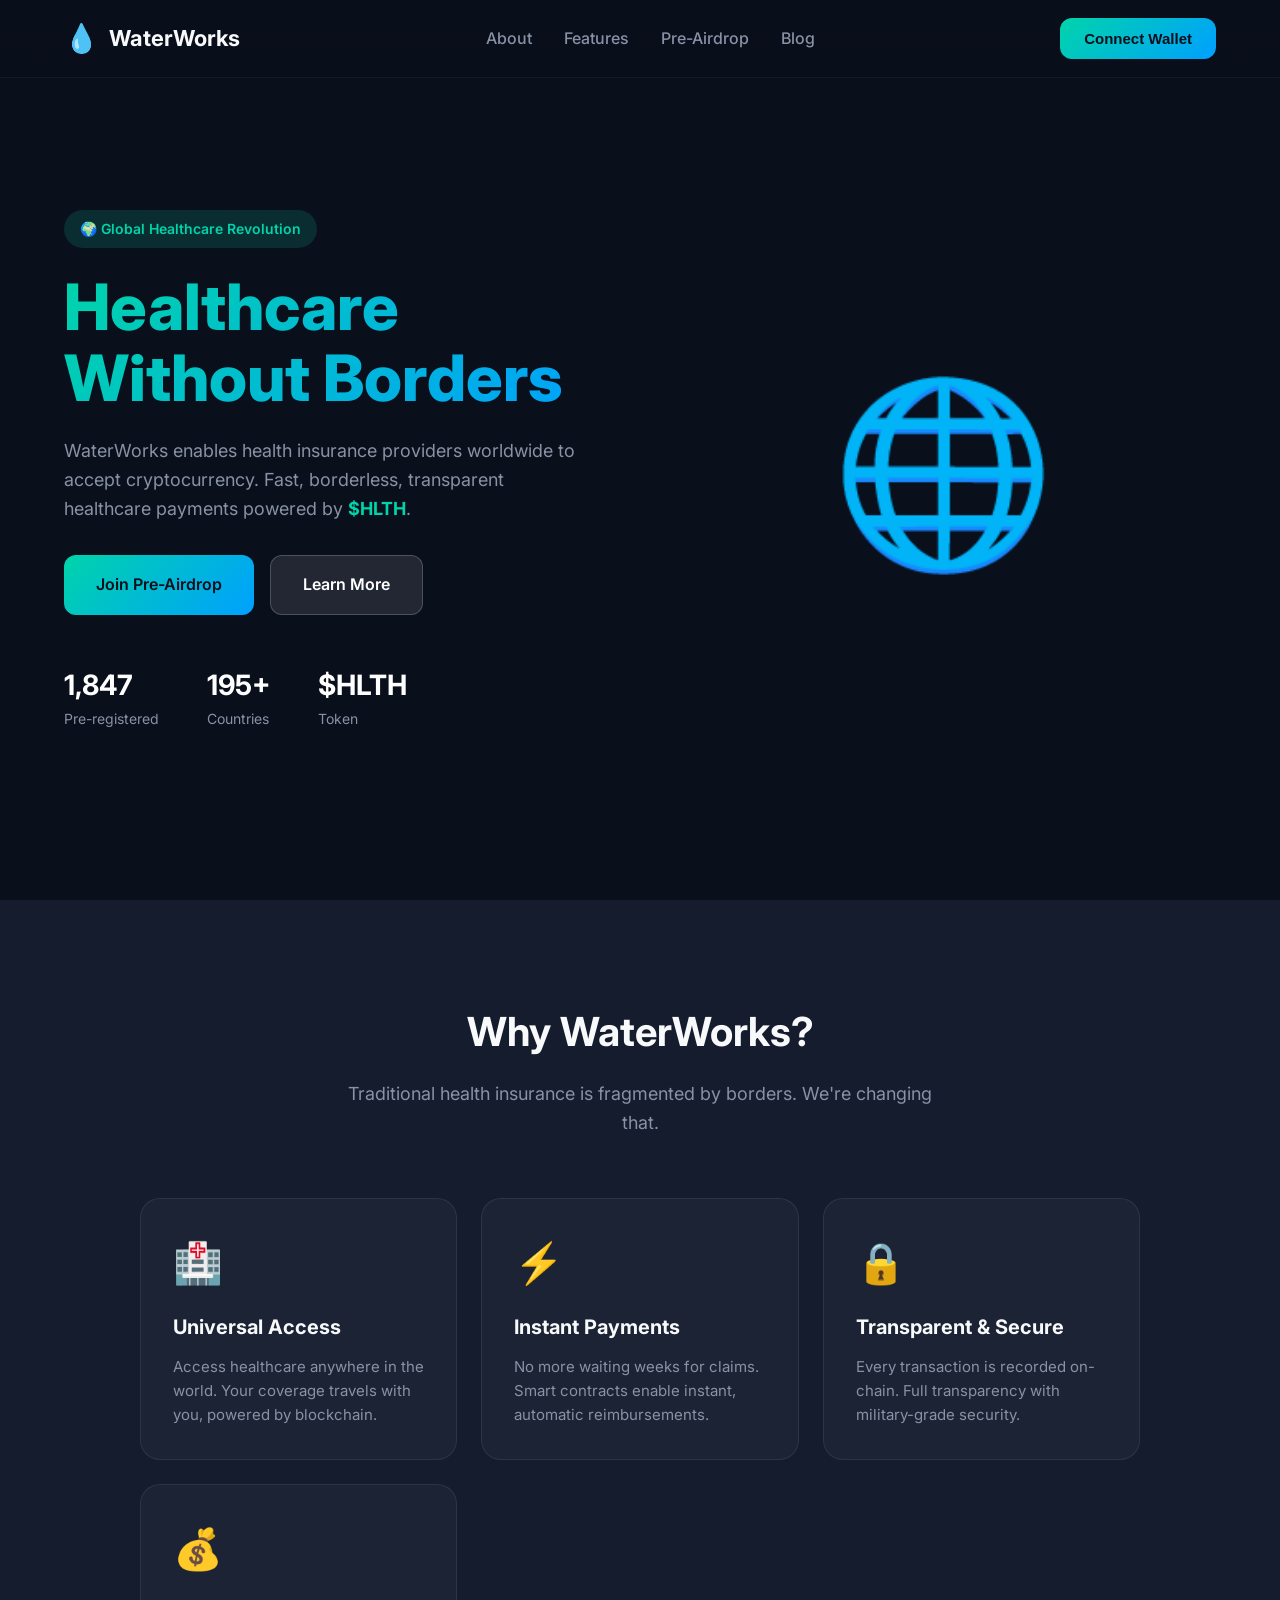
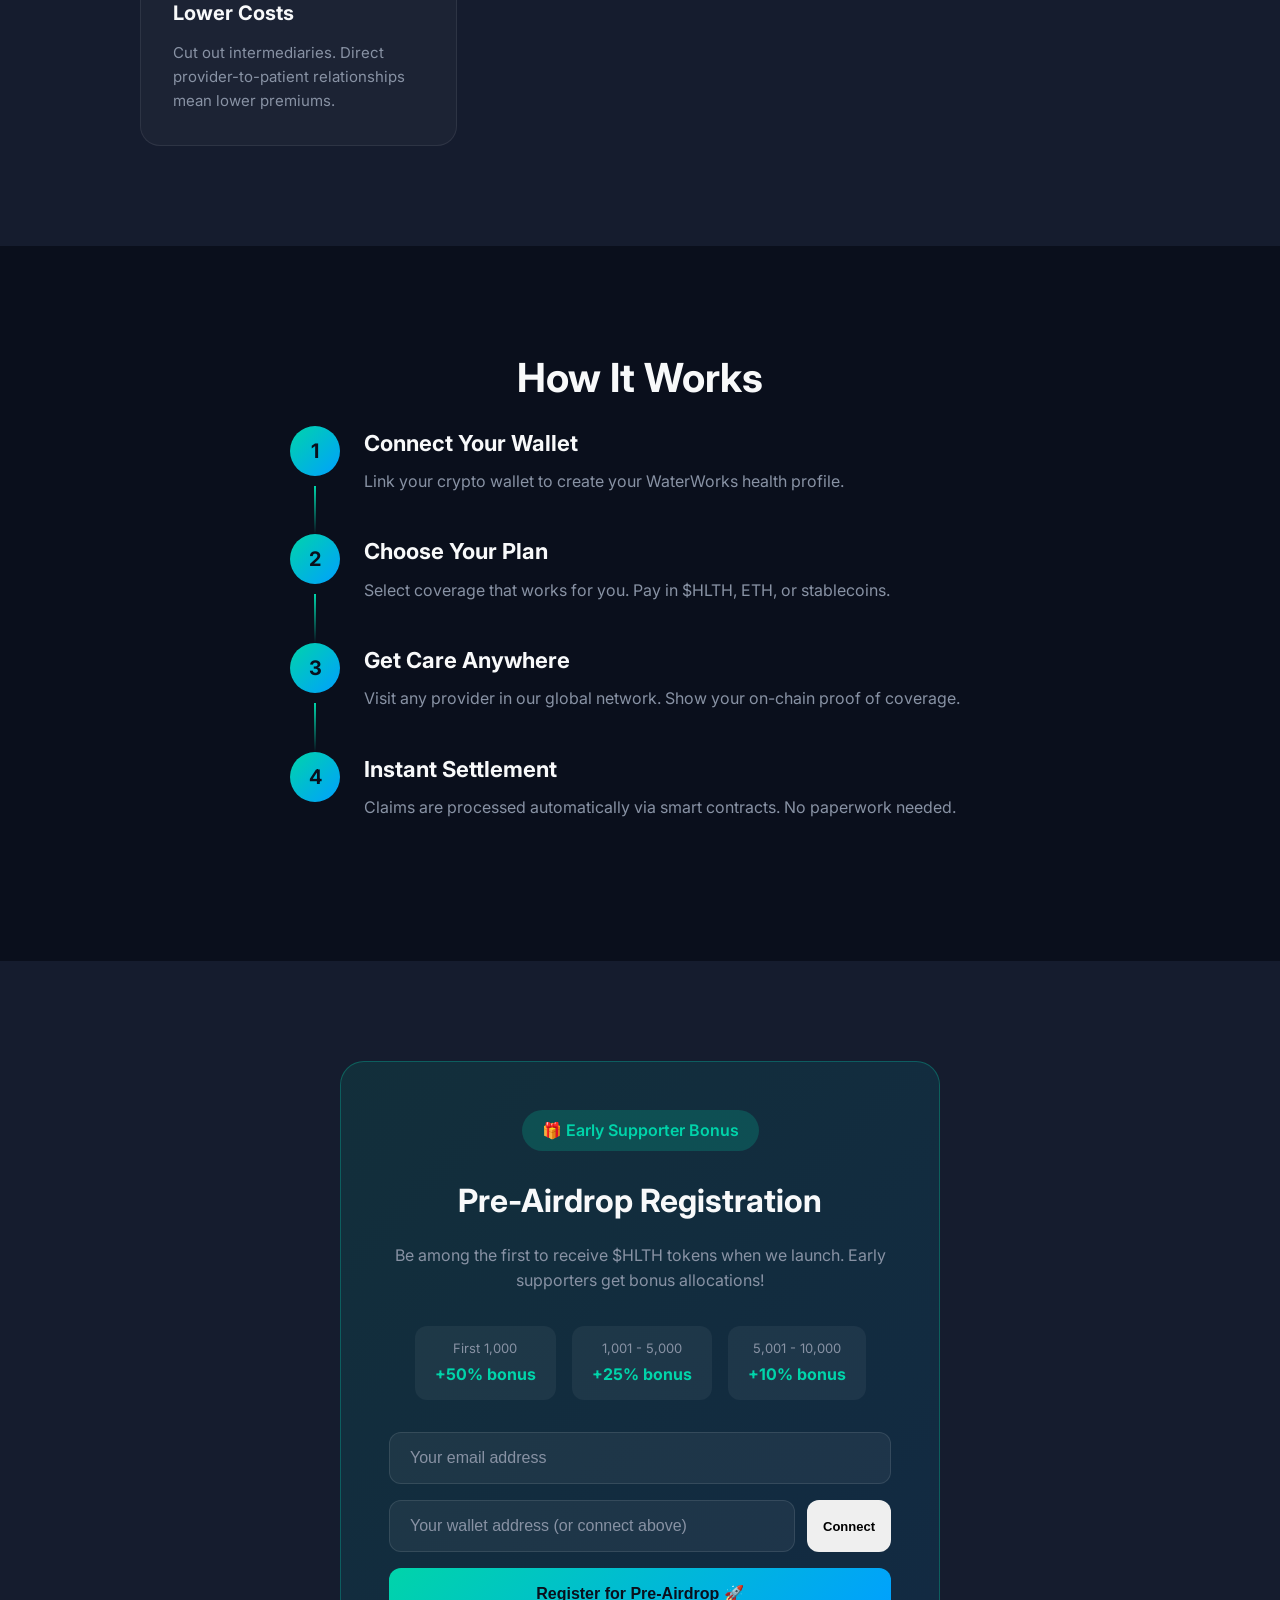
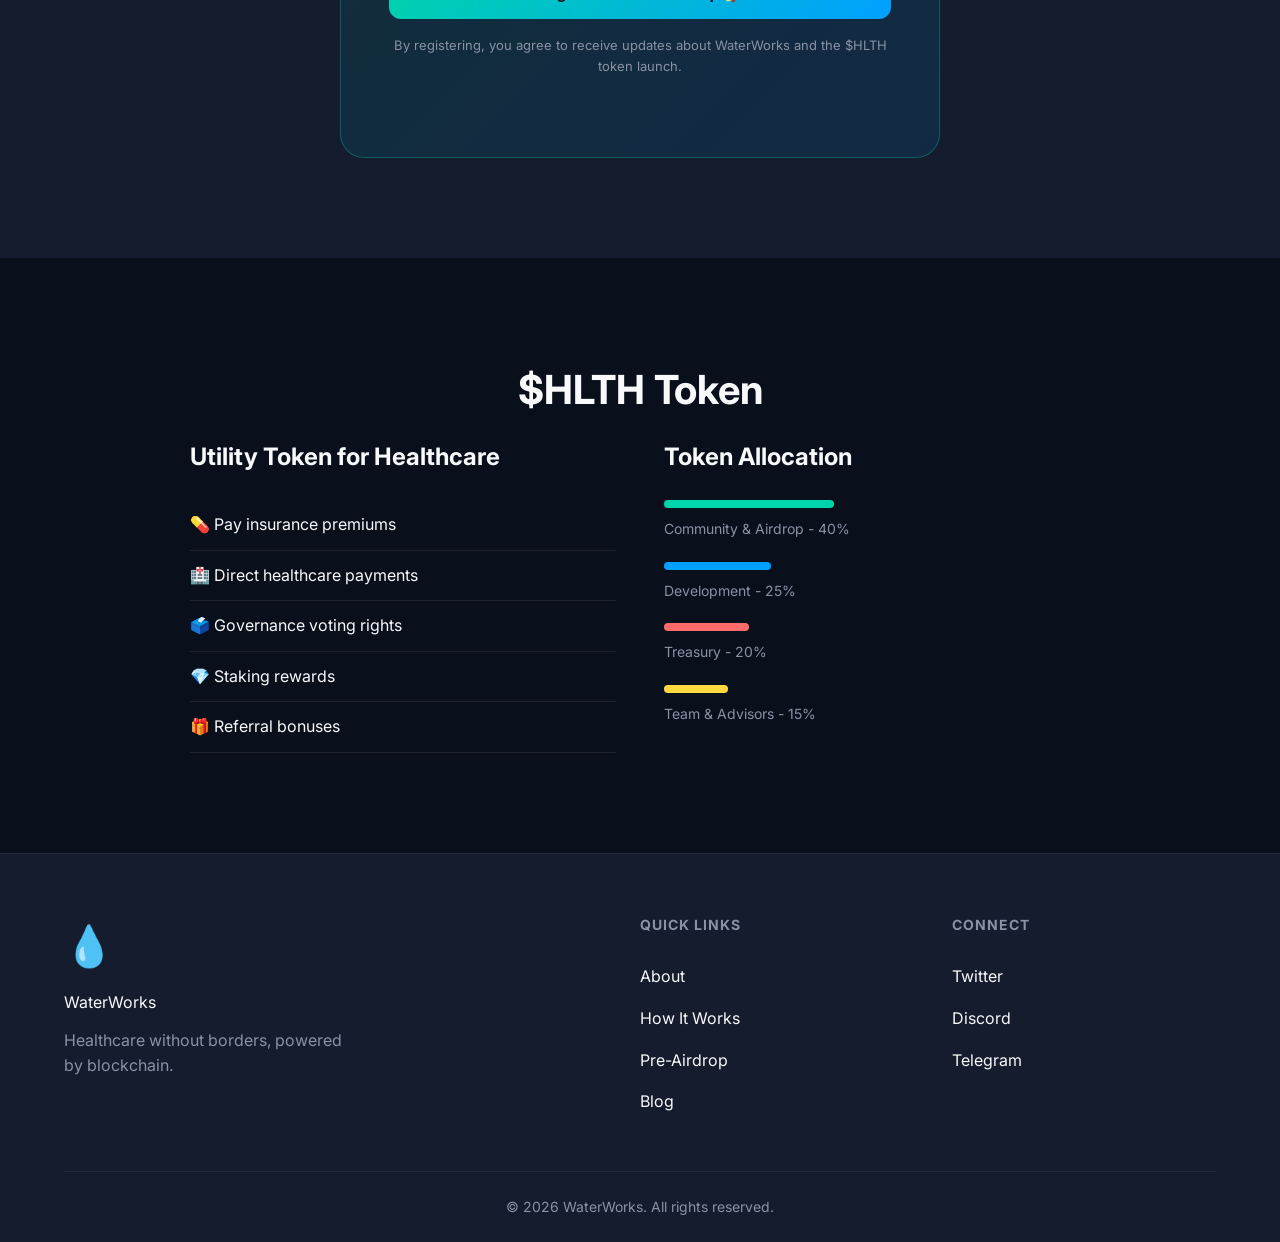
==== index.html @ efba8e8f "WaterWorks - Crypto Health Insurance Platform" ====
<!DOCTYPE html>
<html lang="en">
<head>
    <meta charset="UTF-8">
    <meta name="viewport" content="width=device-width, initial-scale=1.0">
    <title>WaterWorks - Crypto for Global Health Insurance</title>
    <link rel="stylesheet" href="css/style.css">
    <link rel="preconnect" href="https://fonts.googleapis.com">
    <link href="https://fonts.googleapis.com/css2?family=Inter:wght@400;500;600;700;800&display=swap" rel="stylesheet">
</head>
<body>
    <nav class="navbar">
        <div class="nav-container">
            <a href="/" class="logo">
                <span class="logo-icon">💧</span>
                <span class="logo-text">WaterWorks</span>
            </a>
            <div class="nav-links">
                <a href="#about">About</a>
                <a href="#features">Features</a>
                <a href="#airdrop">Pre-Airdrop</a>
                <a href="blog.html">Blog</a>
            </div>
            <button id="connectWallet" class="btn btn-primary">
                <span id="walletText">Connect Wallet</span>
            </button>
        </div>
    </nav>

    <main>
        <!-- Hero Section -->
        <section class="hero">
            <div class="hero-content">
                <div class="hero-badge">🌍 Global Healthcare Revolution</div>
                <h1>Healthcare Without Borders</h1>
                <p class="hero-subtitle">
                    WaterWorks enables health insurance providers worldwide to accept cryptocurrency. 
                    Fast, borderless, transparent healthcare payments powered by <strong>$HLTH</strong>.
                </p>
                <div class="hero-cta">
                    <a href="#airdrop" class="btn btn-primary btn-large">Join Pre-Airdrop</a>
                    <a href="#about" class="btn btn-secondary btn-large">Learn More</a>
                </div>
                <div class="hero-stats">
                    <div class="stat">
                        <span class="stat-value" id="signupCount">0</span>
                        <span class="stat-label">Pre-registered</span>
                    </div>
                    <div class="stat">
                        <span class="stat-value">195+</span>
                        <span class="stat-label">Countries</span>
                    </div>
                    <div class="stat">
                        <span class="stat-value">$HLTH</span>
                        <span class="stat-label">Token</span>
                    </div>
                </div>
            </div>
            <div class="hero-visual">
                <div class="globe-container">
                    <div class="globe">🌐</div>
                    <div class="pulse-ring"></div>
                    <div class="pulse-ring delay"></div>
                </div>
            </div>
        </section>

        <!-- About Section -->
        <section id="about" class="section about">
            <div class="container">
                <h2 class="section-title">Why WaterWorks?</h2>
                <p class="section-subtitle">
                    Traditional health insurance is fragmented by borders. We're changing that.
                </p>
                <div class="about-grid">
                    <div class="about-card">
                        <div class="card-icon">🏥</div>
                        <h3>Universal Access</h3>
                        <p>Access healthcare anywhere in the world. Your coverage travels with you, powered by blockchain.</p>
                    </div>
                    <div class="about-card">
                        <div class="card-icon">⚡</div>
                        <h3>Instant Payments</h3>
                        <p>No more waiting weeks for claims. Smart contracts enable instant, automatic reimbursements.</p>
                    </div>
                    <div class="about-card">
                        <div class="card-icon">🔒</div>
                        <h3>Transparent & Secure</h3>
                        <p>Every transaction is recorded on-chain. Full transparency with military-grade security.</p>
                    </div>
                    <div class="about-card">
                        <div class="card-icon">💰</div>
                        <h3>Lower Costs</h3>
                        <p>Cut out intermediaries. Direct provider-to-patient relationships mean lower premiums.</p>
                    </div>
                </div>
            </div>
        </section>

        <!-- Features Section -->
        <section id="features" class="section features">
            <div class="container">
                <h2 class="section-title">How It Works</h2>
                <div class="features-timeline">
                    <div class="timeline-item">
                        <div class="timeline-number">1</div>
                        <div class="timeline-content">
                            <h3>Connect Your Wallet</h3>
                            <p>Link your crypto wallet to create your WaterWorks health profile.</p>
                        </div>
                    </div>
                    <div class="timeline-item">
                        <div class="timeline-number">2</div>
                        <div class="timeline-content">
                            <h3>Choose Your Plan</h3>
                            <p>Select coverage that works for you. Pay in $HLTH, ETH, or stablecoins.</p>
                        </div>
                    </div>
                    <div class="timeline-item">
                        <div class="timeline-number">3</div>
                        <div class="timeline-content">
                            <h3>Get Care Anywhere</h3>
                            <p>Visit any provider in our global network. Show your on-chain proof of coverage.</p>
                        </div>
                    </div>
                    <div class="timeline-item">
                        <div class="timeline-number">4</div>
                        <div class="timeline-content">
                            <h3>Instant Settlement</h3>
                            <p>Claims are processed automatically via smart contracts. No paperwork needed.</p>
                        </div>
                    </div>
                </div>
            </div>
        </section>

        <!-- Airdrop Section -->
        <section id="airdrop" class="section airdrop">
            <div class="container">
                <div class="airdrop-card">
                    <div class="airdrop-badge">🎁 Early Supporter Bonus</div>
                    <h2>Pre-Airdrop Registration</h2>
                    <p>Be among the first to receive $HLTH tokens when we launch. Early supporters get bonus allocations!</p>
                    
                    <div class="airdrop-tiers">
                        <div class="tier">
                            <span class="tier-name">First 1,000</span>
                            <span class="tier-bonus">+50% bonus</span>
                        </div>
                        <div class="tier">
                            <span class="tier-name">1,001 - 5,000</span>
                            <span class="tier-bonus">+25% bonus</span>
                        </div>
                        <div class="tier">
                            <span class="tier-name">5,001 - 10,000</span>
                            <span class="tier-bonus">+10% bonus</span>
                        </div>
                    </div>

                    <form id="airdropForm" class="airdrop-form">
                        <div class="form-group">
                            <input type="email" id="email" placeholder="Your email address" required>
                        </div>
                        <div class="form-group wallet-group">
                            <input type="text" id="walletAddress" placeholder="Your wallet address (or connect above)" readonly>
                            <button type="button" id="connectInForm" class="btn btn-small">Connect</button>
                        </div>
                        <button type="submit" class="btn btn-primary btn-large btn-full">
                            Register for Pre-Airdrop 🚀
                        </button>
                    </form>

                    <p class="form-note">
                        By registering, you agree to receive updates about WaterWorks and the $HLTH token launch.
                    </p>
                </div>
            </div>
        </section>

        <!-- Token Section -->
        <section class="section tokenomics">
            <div class="container">
                <h2 class="section-title">$HLTH Token</h2>
                <div class="token-grid">
                    <div class="token-info">
                        <h3>Utility Token for Healthcare</h3>
                        <ul class="token-uses">
                            <li>💊 Pay insurance premiums</li>
                            <li>🏥 Direct healthcare payments</li>
                            <li>🗳️ Governance voting rights</li>
                            <li>💎 Staking rewards</li>
                            <li>🎁 Referral bonuses</li>
                        </ul>
                    </div>
                    <div class="token-allocation">
                        <h3>Token Allocation</h3>
                        <div class="allocation-chart">
                            <div class="allocation-item">
                                <div class="allocation-bar" style="--width: 40%; --color: #00d4aa;"></div>
                                <span>Community & Airdrop - 40%</span>
                            </div>
                            <div class="allocation-item">
                                <div class="allocation-bar" style="--width: 25%; --color: #00a0ff;"></div>
                                <span>Development - 25%</span>
                            </div>
                            <div class="allocation-item">
                                <div class="allocation-bar" style="--width: 20%; --color: #ff6b6b;"></div>
                                <span>Treasury - 20%</span>
                            </div>
                            <div class="allocation-item">
                                <div class="allocation-bar" style="--width: 15%; --color: #ffd93d;"></div>
                                <span>Team & Advisors - 15%</span>
                            </div>
                        </div>
                    </div>
                </div>
            </div>
        </section>
    </main>

    <footer class="footer">
        <div class="container">
            <div class="footer-content">
                <div class="footer-brand">
                    <span class="logo-icon">💧</span>
                    <span class="logo-text">WaterWorks</span>
                    <p>Healthcare without borders, powered by blockchain.</p>
                </div>
                <div class="footer-links">
                    <h4>Quick Links</h4>
                    <a href="#about">About</a>
                    <a href="#features">How It Works</a>
                    <a href="#airdrop">Pre-Airdrop</a>
                    <a href="blog.html">Blog</a>
                </div>
                <div class="footer-social">
                    <h4>Connect</h4>
                    <a href="#">Twitter</a>
                    <a href="#">Discord</a>
                    <a href="#">Telegram</a>
                </div>
            </div>
            <div class="footer-bottom">
                <p>&copy; 2026 WaterWorks. All rights reserved.</p>
            </div>
        </div>
    </footer>

    <script src="js/wallet.js"></script>
    <script src="js/app.js"></script>
</body>
</html>
---- css/style.css ----
/* WaterWorks - Global Health Insurance Crypto Platform */

:root {
    --primary: #00d4aa;
    --primary-dark: #00b894;
    --secondary: #00a0ff;
    --accent: #667eea;
    --dark: #0a0f1c;
    --dark-light: #151c2e;
    --gray: #8892a4;
    --light: #f8f9fa;
    --white: #ffffff;
    --gradient: linear-gradient(135deg, var(--primary) 0%, var(--secondary) 100%);
    --shadow: 0 10px 40px rgba(0, 0, 0, 0.3);
    --shadow-sm: 0 4px 15px rgba(0, 0, 0, 0.2);
}

* {
    margin: 0;
    padding: 0;
    box-sizing: border-box;
}

html {
    scroll-behavior: smooth;
}

body {
    font-family: 'Inter', -apple-system, BlinkMacSystemFont, sans-serif;
    background: var(--dark);
    color: var(--light);
    line-height: 1.6;
    overflow-x: hidden;
}

a {
    color: inherit;
    text-decoration: none;
}

.container {
    max-width: 1200px;
    margin: 0 auto;
    padding: 0 24px;
}

/* Buttons */
.btn {
    display: inline-flex;
    align-items: center;
    justify-content: center;
    gap: 8px;
    padding: 12px 24px;
    border-radius: 12px;
    font-weight: 600;
    font-size: 15px;
    cursor: pointer;
    border: none;
    transition: all 0.3s ease;
}

.btn-primary {
    background: var(--gradient);
    color: var(--dark);
}

.btn-primary:hover {
    transform: translateY(-2px);
    box-shadow: 0 8px 25px rgba(0, 212, 170, 0.4);
}

.btn-secondary {
    background: rgba(255, 255, 255, 0.1);
    color: var(--white);
    border: 1px solid rgba(255, 255, 255, 0.2);
}

.btn-secondary:hover {
    background: rgba(255, 255, 255, 0.15);
}

.btn-large {
    padding: 16px 32px;
    font-size: 16px;
}

.btn-small {
    padding: 8px 16px;
    font-size: 13px;
}

.btn-full {
    width: 100%;
}

/* Navbar */
.navbar {
    position: fixed;
    top: 0;
    left: 0;
    right: 0;
    z-index: 100;
    background: rgba(10, 15, 28, 0.9);
    backdrop-filter: blur(20px);
    border-bottom: 1px solid rgba(255, 255, 255, 0.05);
}

.nav-container {
    max-width: 1200px;
    margin: 0 auto;
    padding: 16px 24px;
    display: flex;
    align-items: center;
    justify-content: space-between;
}

.logo {
    display: flex;
    align-items: center;
    gap: 10px;
    font-weight: 700;
    font-size: 22px;
}

.logo-icon {
    font-size: 28px;
}

.nav-links {
    display: flex;
    gap: 32px;
}

.nav-links a {
    color: var(--gray);
    font-weight: 500;
    transition: color 0.2s;
}

.nav-links a:hover {
    color: var(--white);
}

/* Hero Section */
.hero {
    min-height: 100vh;
    display: flex;
    align-items: center;
    padding: 120px 24px 80px;
    max-width: 1200px;
    margin: 0 auto;
    gap: 60px;
}

.hero-content {
    flex: 1;
}

.hero-badge {
    display: inline-block;
    background: rgba(0, 212, 170, 0.15);
    color: var(--primary);
    padding: 8px 16px;
    border-radius: 30px;
    font-size: 14px;
    font-weight: 600;
    margin-bottom: 24px;
}

.hero h1 {
    font-size: clamp(40px, 6vw, 64px);
    font-weight: 800;
    line-height: 1.1;
    margin-bottom: 24px;
    background: var(--gradient);
    -webkit-background-clip: text;
    -webkit-text-fill-color: transparent;
    background-clip: text;
}

.hero-subtitle {
    font-size: 18px;
    color: var(--gray);
    max-width: 520px;
    margin-bottom: 32px;
}

.hero-subtitle strong {
    color: var(--primary);
}

.hero-cta {
    display: flex;
    gap: 16px;
    margin-bottom: 48px;
}

.hero-stats {
    display: flex;
    gap: 48px;
}

.stat {
    display: flex;
    flex-direction: column;
}

.stat-value {
    font-size: 28px;
    font-weight: 700;
    color: var(--white);
}

.stat-label {
    font-size: 14px;
    color: var(--gray);
}

/* Hero Visual */
.hero-visual {
    flex: 1;
    display: flex;
    justify-content: center;
    align-items: center;
}

.globe-container {
    position: relative;
    width: 300px;
    height: 300px;
    display: flex;
    align-items: center;
    justify-content: center;
}

.globe {
    font-size: 180px;
    animation: float 6s ease-in-out infinite;
}

.pulse-ring {
    position: absolute;
    width: 200px;
    height: 200px;
    border: 2px solid var(--primary);
    border-radius: 50%;
    animation: pulse 3s ease-out infinite;
    opacity: 0;
}

.pulse-ring.delay {
    animation-delay: 1.5s;
}

@keyframes float {
    0%, 100% { transform: translateY(0); }
    50% { transform: translateY(-20px); }
}

@keyframes pulse {
    0% { transform: scale(0.8); opacity: 0.8; }
    100% { transform: scale(2.5); opacity: 0; }
}

/* Section Styles */
.section {
    padding: 100px 24px;
}

.section-title {
    font-size: 40px;
    font-weight: 700;
    text-align: center;
    margin-bottom: 16px;
}

.section-subtitle {
    text-align: center;
    color: var(--gray);
    font-size: 18px;
    max-width: 600px;
    margin: 0 auto 60px;
}

/* About Section */
.about {
    background: var(--dark-light);
}

.about-grid {
    display: grid;
    grid-template-columns: repeat(auto-fit, minmax(260px, 1fr));
    gap: 24px;
    max-width: 1000px;
    margin: 0 auto;
}

.about-card {
    background: rgba(255, 255, 255, 0.03);
    border: 1px solid rgba(255, 255, 255, 0.08);
    border-radius: 20px;
    padding: 32px;
    transition: all 0.3s ease;
}

.about-card:hover {
    transform: translateY(-5px);
    border-color: var(--primary);
    box-shadow: 0 20px 40px rgba(0, 212, 170, 0.1);
}

.card-icon {
    font-size: 40px;
    margin-bottom: 16px;
}

.about-card h3 {
    font-size: 20px;
    margin-bottom: 12px;
}

.about-card p {
    color: var(--gray);
    font-size: 15px;
}

/* Features Timeline */
.features-timeline {
    max-width: 700px;
    margin: 0 auto;
}

.timeline-item {
    display: flex;
    gap: 24px;
    margin-bottom: 40px;
    position: relative;
}

.timeline-item:not(:last-child)::after {
    content: '';
    position: absolute;
    left: 24px;
    top: 60px;
    width: 2px;
    height: calc(100% - 20px);
    background: linear-gradient(to bottom, var(--primary), transparent);
}

.timeline-number {
    width: 50px;
    height: 50px;
    background: var(--gradient);
    border-radius: 50%;
    display: flex;
    align-items: center;
    justify-content: center;
    font-weight: 700;
    font-size: 20px;
    color: var(--dark);
    flex-shrink: 0;
}

.timeline-content h3 {
    font-size: 22px;
    margin-bottom: 8px;
}

.timeline-content p {
    color: var(--gray);
}

/* Airdrop Section */
.airdrop {
    background: var(--dark-light);
}

.airdrop-card {
    max-width: 600px;
    margin: 0 auto;
    background: linear-gradient(135deg, rgba(0, 212, 170, 0.1), rgba(0, 160, 255, 0.1));
    border: 1px solid rgba(0, 212, 170, 0.3);
    border-radius: 24px;
    padding: 48px;
    text-align: center;
}

.airdrop-badge {
    display: inline-block;
    background: rgba(0, 212, 170, 0.2);
    color: var(--primary);
    padding: 8px 20px;
    border-radius: 30px;
    font-weight: 600;
    margin-bottom: 24px;
}

.airdrop-card h2 {
    font-size: 32px;
    margin-bottom: 16px;
}

.airdrop-card > p {
    color: var(--gray);
    margin-bottom: 32px;
}

.airdrop-tiers {
    display: flex;
    justify-content: center;
    gap: 16px;
    margin-bottom: 32px;
    flex-wrap: wrap;
}

.tier {
    background: rgba(255, 255, 255, 0.05);
    border-radius: 12px;
    padding: 12px 20px;
    display: flex;
    flex-direction: column;
    gap: 4px;
}

.tier-name {
    font-size: 13px;
    color: var(--gray);
}

.tier-bonus {
    font-weight: 700;
    color: var(--primary);
}

/* Form Styles */
.airdrop-form {
    display: flex;
    flex-direction: column;
    gap: 16px;
}

.form-group input {
    width: 100%;
    padding: 16px 20px;
    background: rgba(255, 255, 255, 0.05);
    border: 1px solid rgba(255, 255, 255, 0.1);
    border-radius: 12px;
    color: var(--white);
    font-size: 16px;
    transition: all 0.2s;
}

.form-group input:focus {
    outline: none;
    border-color: var(--primary);
    background: rgba(255, 255, 255, 0.08);
}

.form-group input::placeholder {
    color: var(--gray);
}

.wallet-group {
    display: flex;
    gap: 12px;
}

.wallet-group input {
    flex: 1;
}

.form-note {
    font-size: 13px;
    color: var(--gray);
    margin-top: 16px;
}

/* Token Section */
.token-grid {
    display: grid;
    grid-template-columns: repeat(auto-fit, minmax(300px, 1fr));
    gap: 48px;
    max-width: 900px;
    margin: 0 auto;
}

.token-info h3,
.token-allocation h3 {
    font-size: 24px;
    margin-bottom: 24px;
}

.token-uses {
    list-style: none;
}

.token-uses li {
    padding: 12px 0;
    border-bottom: 1px solid rgba(255, 255, 255, 0.08);
    font-size: 16px;
}

.allocation-item {
    margin-bottom: 20px;
}

.allocation-bar {
    height: 8px;
    background: var(--color);
    border-radius: 4px;
    width: var(--width);
    margin-bottom: 8px;
}

.allocation-item span {
    font-size: 14px;
    color: var(--gray);
}

/* Footer */
.footer {
    background: var(--dark-light);
    padding: 60px 24px 24px;
    border-top: 1px solid rgba(255, 255, 255, 0.05);
}

.footer-content {
    display: grid;
    grid-template-columns: 2fr 1fr 1fr;
    gap: 48px;
    margin-bottom: 48px;
}

.footer-brand {
    display: flex;
    flex-direction: column;
    gap: 12px;
}

.footer-brand .logo-icon {
    font-size: 40px;
}

.footer-brand p {
    color: var(--gray);
    max-width: 280px;
}

.footer-links h4,
.footer-social h4 {
    font-size: 14px;
    text-transform: uppercase;
    letter-spacing: 1px;
    color: var(--gray);
    margin-bottom: 20px;
}

.footer-links a,
.footer-social a {
    display: block;
    color: var(--light);
    padding: 8px 0;
    transition: color 0.2s;
}

.footer-links a:hover,
.footer-social a:hover {
    color: var(--primary);
}

.footer-bottom {
    text-align: center;
    padding-top: 24px;
    border-top: 1px solid rgba(255, 255, 255, 0.05);
    color: var(--gray);
    font-size: 14px;
}

/* Responsive */
@media (max-width: 768px) {
    .nav-links {
        display: none;
    }

    .hero {
        flex-direction: column;
        text-align: center;
        padding-top: 100px;
    }

    .hero-subtitle {
        margin-left: auto;
        margin-right: auto;
    }

    .hero-cta {
        flex-direction: column;
        align-items: center;
    }

    .hero-stats {
        justify-content: center;
    }

    .hero-visual {
        order: -1;
    }

    .globe-container {
        width: 200px;
        height: 200px;
    }

    .globe {
        font-size: 120px;
    }

    .footer-content {
        grid-template-columns: 1fr;
        text-align: center;
    }

    .footer-brand p {
        max-width: none;
    }
}

/* Success Animation */
.success-message {
    background: var(--gradient);
    color: var(--dark);
    padding: 16px 24px;
    border-radius: 12px;
    font-weight: 600;
    animation: slideIn 0.3s ease;
}

@keyframes slideIn {
    from {
        opacity: 0;
        transform: translateY(10px);
    }
    to {
        opacity: 1;
        transform: translateY(0);
    }
}

/* Wallet Connected State */
.wallet-connected {
    background: rgba(0, 212, 170, 0.2) !important;
    border-color: var(--primary) !important;
    color: var(--primary) !important;
}

/* Blog Page Styles */
.blog-hero {
    padding: 140px 24px 60px;
    text-align: center;
}

.blog-grid {
    display: grid;
    grid-template-columns: repeat(auto-fill, minmax(340px, 1fr));
    gap: 32px;
    max-width: 1000px;
    margin: 0 auto;
    padding: 0 24px 80px;
}

.blog-card {
    background: var(--dark-light);
    border: 1px solid rgba(255, 255, 255, 0.08);
    border-radius: 16px;
    overflow: hidden;
    transition: all 0.3s ease;
}

.blog-card:hover {
    transform: translateY(-5px);
    border-color: var(--primary);
}

.blog-card-image {
    height: 180px;
    background: linear-gradient(135deg, var(--primary), var(--secondary));
    display: flex;
    align-items: center;
    justify-content: center;
    font-size: 60px;
}

.blog-card-content {
    padding: 24px;
}

.blog-card-date {
    font-size: 13px;
    color: var(--gray);
    margin-bottom: 12px;
}

.blog-card h3 {
    font-size: 20px;
    margin-bottom: 12px;
}

.blog-card p {
    color: var(--gray);
    font-size: 15px;
    margin-bottom: 16px;
}

.blog-card .read-more {
    color: var(--primary);
    font-weight: 600;
    display: inline-flex;
    align-items: center;
    gap: 8px;
}

.blog-card .read-more:hover {
    gap: 12px;
}
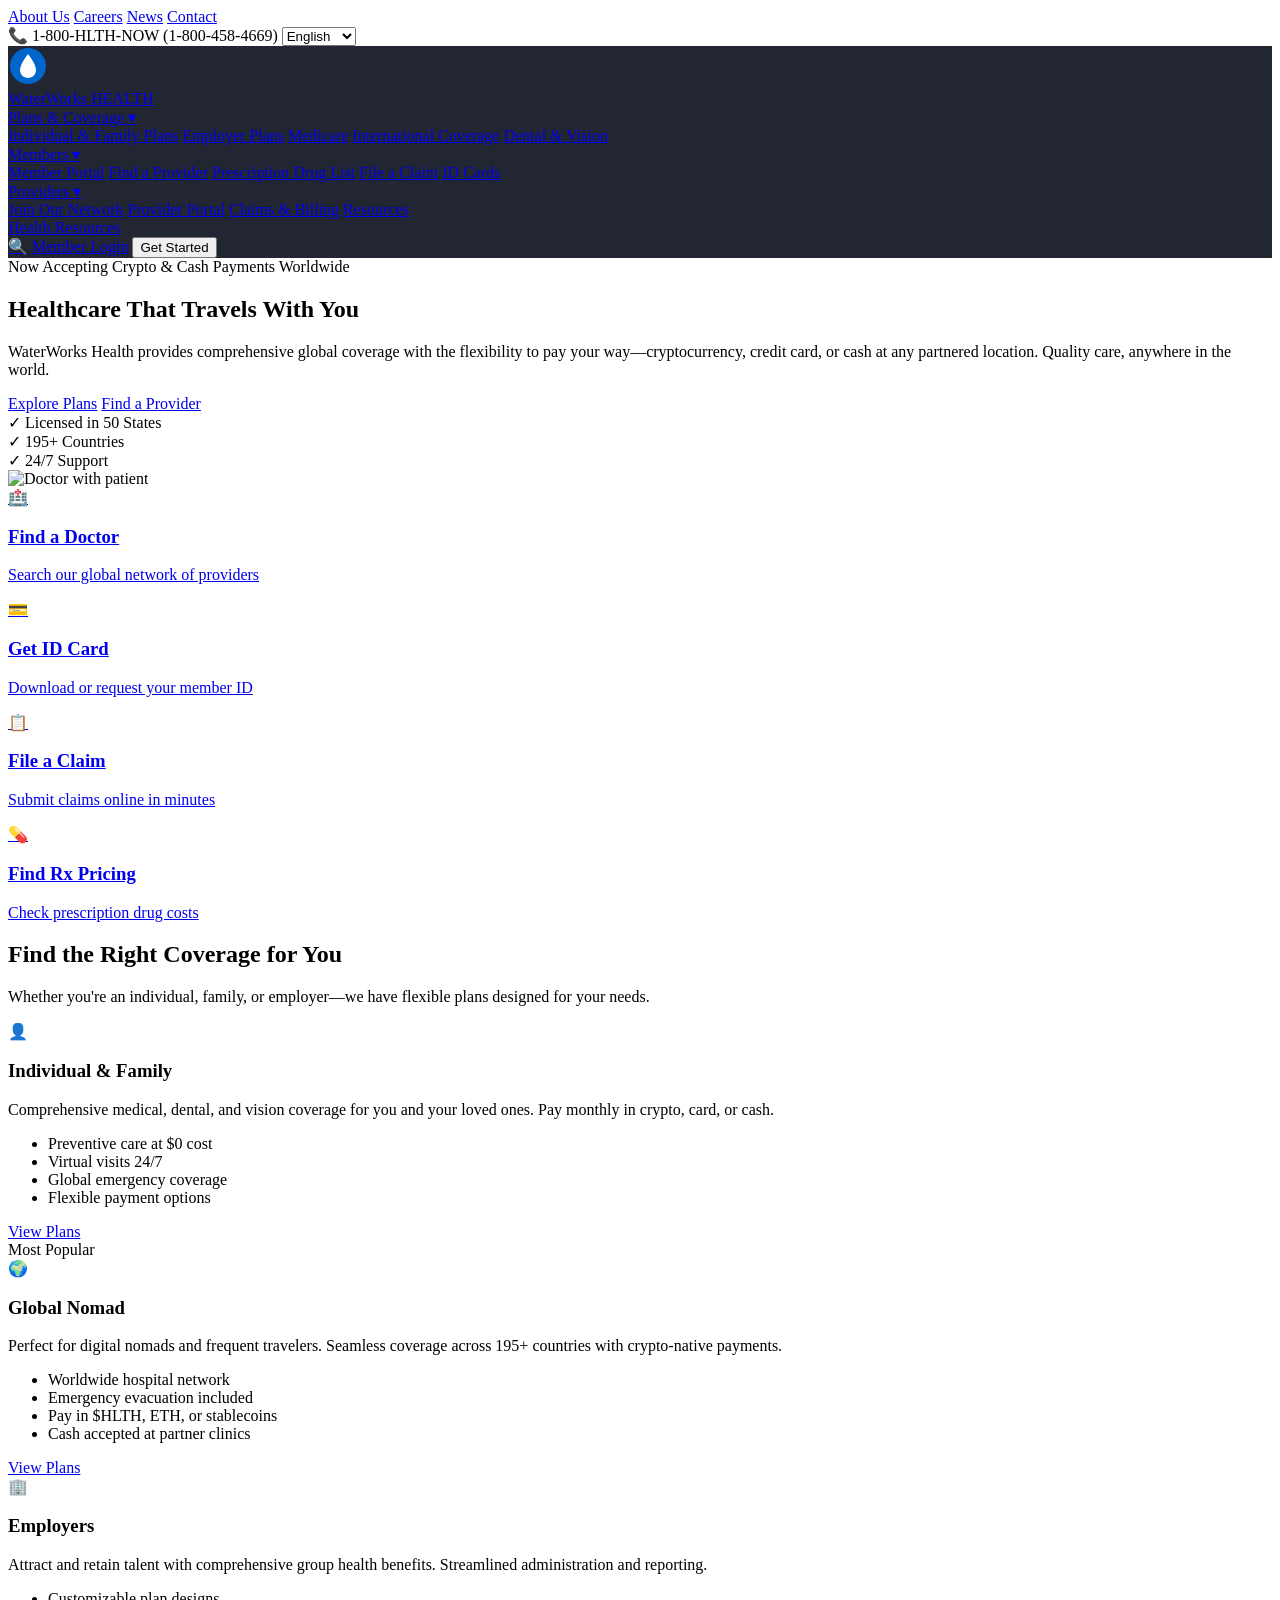
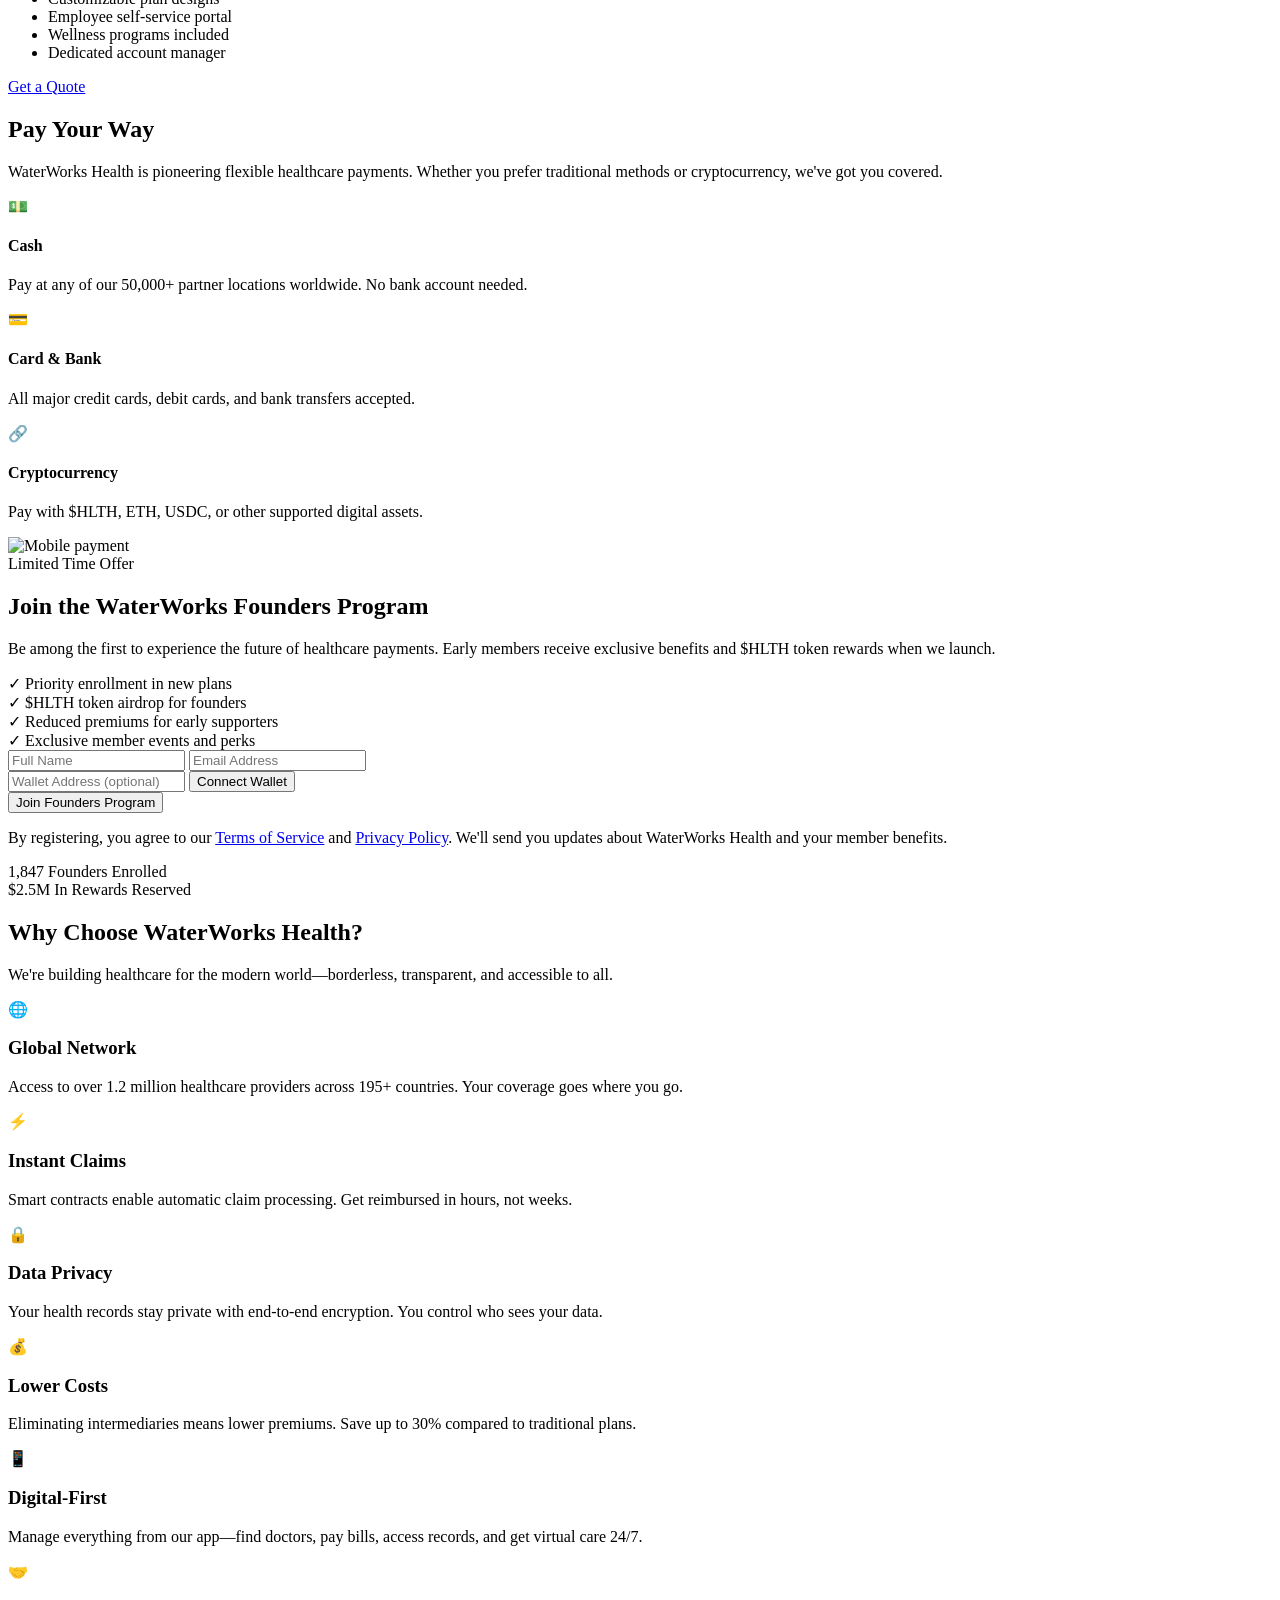
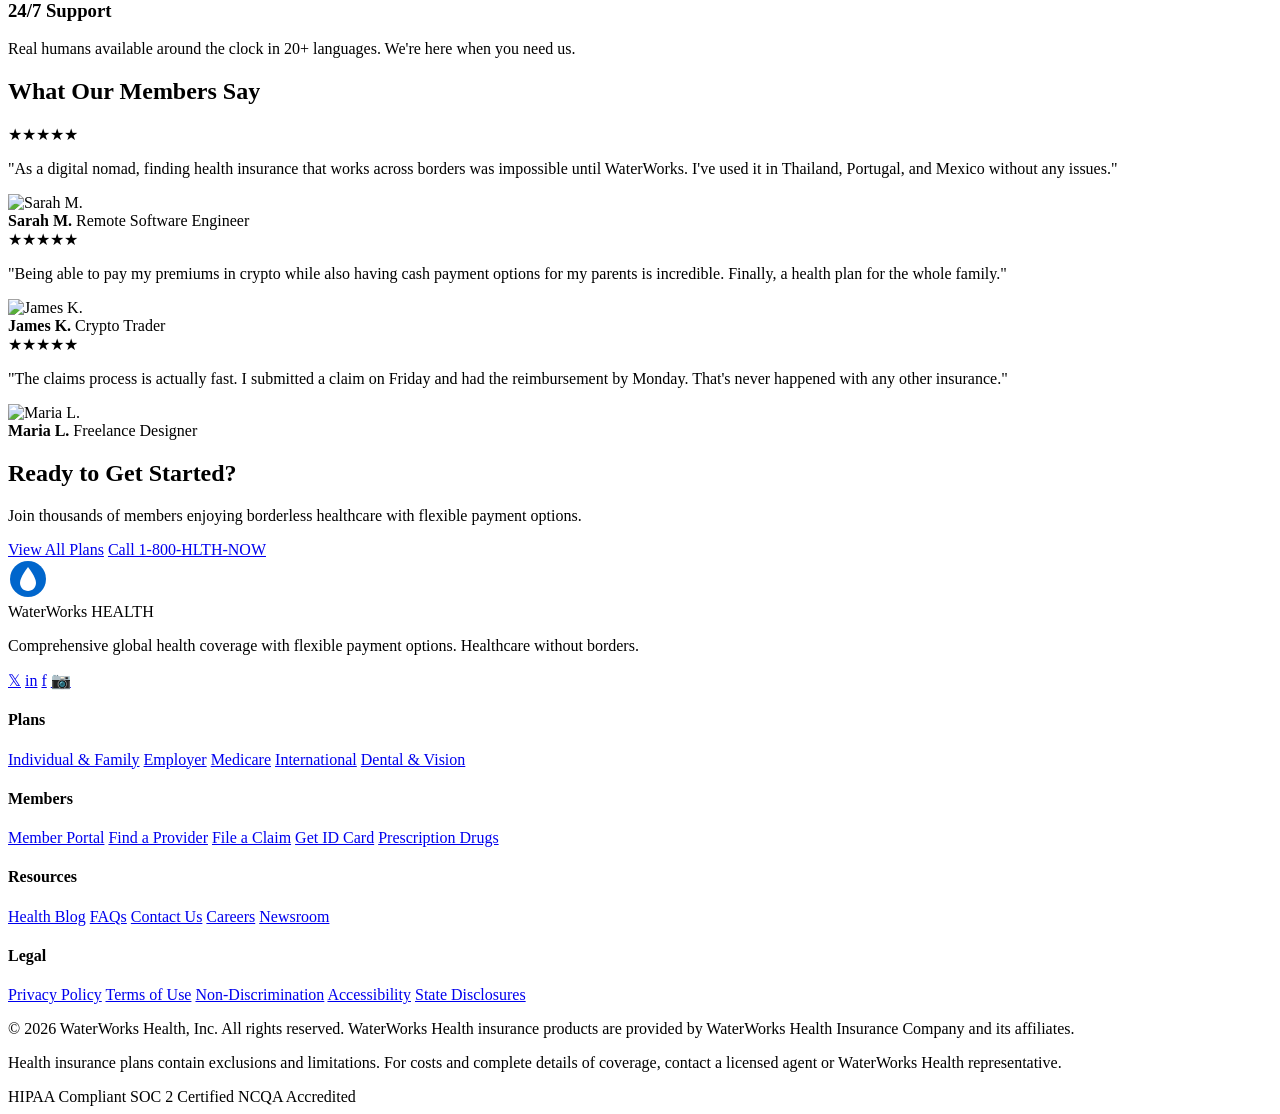
==== commit ba8e70e5: "Professional healthcare site with cash payment support" ====
--- a/index.html
+++ b/index.html
@@ -3,245 +3,472 @@
 <head>
     <meta charset="UTF-8">
     <meta name="viewport" content="width=device-width, initial-scale=1.0">
-    <title>WaterWorks - Crypto for Global Health Insurance</title>
+    <title>WaterWorks Health | Global Health Insurance & Coverage</title>
     <link rel="stylesheet" href="css/style.css">
     <link rel="preconnect" href="https://fonts.googleapis.com">
-    <link href="https://fonts.googleapis.com/css2?family=Inter:wght@400;500;600;700;800&display=swap" rel="stylesheet">
+    <link href="https://fonts.googleapis.com/css2?family=Open+Sans:wght@400;500;600;700&family=Merriweather:wght@700&display=swap" rel="stylesheet">
+    <link rel="icon" type="image/svg+xml" href="data:image/svg+xml,<svg xmlns='http://www.w3.org/2000/svg' viewBox='0 0 100 100'><text y='.9em' font-size='90'>💧</text></svg>">
 </head>
 <body>
+    <!-- Top Bar -->
+    <div class="top-bar">
+        <div class="container top-bar-content">
+            <div class="top-links">
+                <a href="#">About Us</a>
+                <a href="#">Careers</a>
+                <a href="#">News</a>
+                <a href="#">Contact</a>
+            </div>
+            <div class="top-right">
+                <span class="phone">📞 1-800-HLTH-NOW (1-800-458-4669)</span>
+                <select class="language-select">
+                    <option>English</option>
+                    <option>Español</option>
+                    <option>中文</option>
+                    <option>Français</option>
+                    <option>العربية</option>
+                </select>
+            </div>
+        </div>
+    </div>
+
+    <!-- Main Navigation -->
     <nav class="navbar">
-        <div class="nav-container">
+        <div class="container nav-container">
             <a href="/" class="logo">
-                <span class="logo-icon">💧</span>
-                <span class="logo-text">WaterWorks</span>
+                <svg class="logo-icon" viewBox="0 0 40 40" width="40" height="40">
+                    <circle cx="20" cy="20" r="18" fill="#0066cc"/>
+                    <path d="M20 8 C20 8 12 18 12 24 C12 28.4 15.6 32 20 32 C24.4 32 28 28.4 28 24 C28 18 20 8 20 8Z" fill="white"/>
+                </svg>
+                <div class="logo-text">
+                    <span class="logo-name">WaterWorks</span>
+                    <span class="logo-tagline">HEALTH</span>
+                </div>
             </a>
-            <div class="nav-links">
-                <a href="#about">About</a>
-                <a href="#features">Features</a>
-                <a href="#airdrop">Pre-Airdrop</a>
-                <a href="blog.html">Blog</a>
-            </div>
-            <button id="connectWallet" class="btn btn-primary">
-                <span id="walletText">Connect Wallet</span>
-            </button>
+            
+            <div class="nav-menu">
+                <div class="nav-item dropdown">
+                    <a href="#">Plans & Coverage <span class="arrow">▾</span></a>
+                    <div class="dropdown-menu">
+                        <a href="#">Individual & Family Plans</a>
+                        <a href="#">Employer Plans</a>
+                        <a href="#">Medicare</a>
+                        <a href="#">International Coverage</a>
+                        <a href="#">Dental & Vision</a>
+                    </div>
+                </div>
+                <div class="nav-item dropdown">
+                    <a href="#">Members <span class="arrow">▾</span></a>
+                    <div class="dropdown-menu">
+                        <a href="#">Member Portal</a>
+                        <a href="#">Find a Provider</a>
+                        <a href="#">Prescription Drug List</a>
+                        <a href="#">File a Claim</a>
+                        <a href="#">ID Cards</a>
+                    </div>
+                </div>
+                <div class="nav-item dropdown">
+                    <a href="#">Providers <span class="arrow">▾</span></a>
+                    <div class="dropdown-menu">
+                        <a href="#">Join Our Network</a>
+                        <a href="#">Provider Portal</a>
+                        <a href="#">Claims & Billing</a>
+                        <a href="#">Resources</a>
+                    </div>
+                </div>
+                <a href="blog.html" class="nav-item">Health Resources</a>
+            </div>
+
+            <div class="nav-actions">
+                <a href="#" class="search-btn">🔍</a>
+                <a href="#member-portal" class="btn btn-outline">Member Login</a>
+                <button id="connectWallet" class="btn btn-primary">
+                    <span id="walletText">Get Started</span>
+                </button>
+            </div>
         </div>
     </nav>
 
     <main>
         <!-- Hero Section -->
         <section class="hero">
-            <div class="hero-content">
-                <div class="hero-badge">🌍 Global Healthcare Revolution</div>
-                <h1>Healthcare Without Borders</h1>
-                <p class="hero-subtitle">
-                    WaterWorks enables health insurance providers worldwide to accept cryptocurrency. 
-                    Fast, borderless, transparent healthcare payments powered by <strong>$HLTH</strong>.
-                </p>
-                <div class="hero-cta">
-                    <a href="#airdrop" class="btn btn-primary btn-large">Join Pre-Airdrop</a>
-                    <a href="#about" class="btn btn-secondary btn-large">Learn More</a>
-                </div>
-                <div class="hero-stats">
-                    <div class="stat">
-                        <span class="stat-value" id="signupCount">0</span>
-                        <span class="stat-label">Pre-registered</span>
-                    </div>
-                    <div class="stat">
-                        <span class="stat-value">195+</span>
-                        <span class="stat-label">Countries</span>
-                    </div>
-                    <div class="stat">
-                        <span class="stat-value">$HLTH</span>
-                        <span class="stat-label">Token</span>
-                    </div>
-                </div>
-            </div>
-            <div class="hero-visual">
-                <div class="globe-container">
-                    <div class="globe">🌐</div>
-                    <div class="pulse-ring"></div>
-                    <div class="pulse-ring delay"></div>
-                </div>
-            </div>
-        </section>
-
-        <!-- About Section -->
-        <section id="about" class="section about">
-            <div class="container">
-                <h2 class="section-title">Why WaterWorks?</h2>
-                <p class="section-subtitle">
-                    Traditional health insurance is fragmented by borders. We're changing that.
-                </p>
-                <div class="about-grid">
-                    <div class="about-card">
-                        <div class="card-icon">🏥</div>
-                        <h3>Universal Access</h3>
-                        <p>Access healthcare anywhere in the world. Your coverage travels with you, powered by blockchain.</p>
-                    </div>
-                    <div class="about-card">
-                        <div class="card-icon">⚡</div>
-                        <h3>Instant Payments</h3>
-                        <p>No more waiting weeks for claims. Smart contracts enable instant, automatic reimbursements.</p>
-                    </div>
-                    <div class="about-card">
-                        <div class="card-icon">🔒</div>
-                        <h3>Transparent & Secure</h3>
-                        <p>Every transaction is recorded on-chain. Full transparency with military-grade security.</p>
-                    </div>
-                    <div class="about-card">
-                        <div class="card-icon">💰</div>
+            <div class="container hero-content">
+                <div class="hero-text">
+                    <span class="hero-badge">Now Accepting Crypto & Cash Payments Worldwide</span>
+                    <h1>Healthcare That Travels With You</h1>
+                    <p>WaterWorks Health provides comprehensive global coverage with the flexibility to pay your way—cryptocurrency, credit card, or cash at any partnered location. Quality care, anywhere in the world.</p>
+                    <div class="hero-cta">
+                        <a href="#plans" class="btn btn-primary btn-large">Explore Plans</a>
+                        <a href="#find-provider" class="btn btn-outline btn-large">Find a Provider</a>
+                    </div>
+                    <div class="trust-badges">
+                        <div class="badge">
+                            <span class="badge-icon">✓</span>
+                            <span>Licensed in 50 States</span>
+                        </div>
+                        <div class="badge">
+                            <span class="badge-icon">✓</span>
+                            <span>195+ Countries</span>
+                        </div>
+                        <div class="badge">
+                            <span class="badge-icon">✓</span>
+                            <span>24/7 Support</span>
+                        </div>
+                    </div>
+                </div>
+                <div class="hero-image">
+                    <img src="https://images.unsplash.com/photo-1576091160399-112ba8d25d1f?w=600&h=500&fit=crop" alt="Doctor with patient" class="hero-img">
+                </div>
+            </div>
+        </section>
+
+        <!-- Quick Actions -->
+        <section class="quick-actions">
+            <div class="container">
+                <div class="action-cards">
+                    <a href="#" class="action-card">
+                        <div class="action-icon">🏥</div>
+                        <h3>Find a Doctor</h3>
+                        <p>Search our global network of providers</p>
+                    </a>
+                    <a href="#" class="action-card">
+                        <div class="action-icon">💳</div>
+                        <h3>Get ID Card</h3>
+                        <p>Download or request your member ID</p>
+                    </a>
+                    <a href="#" class="action-card">
+                        <div class="action-icon">📋</div>
+                        <h3>File a Claim</h3>
+                        <p>Submit claims online in minutes</p>
+                    </a>
+                    <a href="#" class="action-card">
+                        <div class="action-icon">💊</div>
+                        <h3>Find Rx Pricing</h3>
+                        <p>Check prescription drug costs</p>
+                    </a>
+                </div>
+            </div>
+        </section>
+
+        <!-- Plans Section -->
+        <section id="plans" class="plans-section">
+            <div class="container">
+                <div class="section-header">
+                    <h2>Find the Right Coverage for You</h2>
+                    <p>Whether you're an individual, family, or employer—we have flexible plans designed for your needs.</p>
+                </div>
+                
+                <div class="plans-grid">
+                    <div class="plan-card">
+                        <div class="plan-icon">👤</div>
+                        <h3>Individual & Family</h3>
+                        <p>Comprehensive medical, dental, and vision coverage for you and your loved ones. Pay monthly in crypto, card, or cash.</p>
+                        <ul class="plan-features">
+                            <li>Preventive care at $0 cost</li>
+                            <li>Virtual visits 24/7</li>
+                            <li>Global emergency coverage</li>
+                            <li>Flexible payment options</li>
+                        </ul>
+                        <a href="#" class="btn btn-primary">View Plans</a>
+                    </div>
+                    
+                    <div class="plan-card featured">
+                        <div class="featured-badge">Most Popular</div>
+                        <div class="plan-icon">🌍</div>
+                        <h3>Global Nomad</h3>
+                        <p>Perfect for digital nomads and frequent travelers. Seamless coverage across 195+ countries with crypto-native payments.</p>
+                        <ul class="plan-features">
+                            <li>Worldwide hospital network</li>
+                            <li>Emergency evacuation included</li>
+                            <li>Pay in $HLTH, ETH, or stablecoins</li>
+                            <li>Cash accepted at partner clinics</li>
+                        </ul>
+                        <a href="#" class="btn btn-primary">View Plans</a>
+                    </div>
+                    
+                    <div class="plan-card">
+                        <div class="plan-icon">🏢</div>
+                        <h3>Employers</h3>
+                        <p>Attract and retain talent with comprehensive group health benefits. Streamlined administration and reporting.</p>
+                        <ul class="plan-features">
+                            <li>Customizable plan designs</li>
+                            <li>Employee self-service portal</li>
+                            <li>Wellness programs included</li>
+                            <li>Dedicated account manager</li>
+                        </ul>
+                        <a href="#" class="btn btn-primary">Get a Quote</a>
+                    </div>
+                </div>
+            </div>
+        </section>
+
+        <!-- Payment Methods -->
+        <section class="payment-section">
+            <div class="container">
+                <div class="payment-content">
+                    <div class="payment-text">
+                        <h2>Pay Your Way</h2>
+                        <p>WaterWorks Health is pioneering flexible healthcare payments. Whether you prefer traditional methods or cryptocurrency, we've got you covered.</p>
+                        
+                        <div class="payment-methods">
+                            <div class="payment-method">
+                                <div class="method-icon">💵</div>
+                                <div class="method-info">
+                                    <h4>Cash</h4>
+                                    <p>Pay at any of our 50,000+ partner locations worldwide. No bank account needed.</p>
+                                </div>
+                            </div>
+                            <div class="payment-method">
+                                <div class="method-icon">💳</div>
+                                <div class="method-info">
+                                    <h4>Card & Bank</h4>
+                                    <p>All major credit cards, debit cards, and bank transfers accepted.</p>
+                                </div>
+                            </div>
+                            <div class="payment-method">
+                                <div class="method-icon">🔗</div>
+                                <div class="method-info">
+                                    <h4>Cryptocurrency</h4>
+                                    <p>Pay with $HLTH, ETH, USDC, or other supported digital assets.</p>
+                                </div>
+                            </div>
+                        </div>
+                    </div>
+                    <div class="payment-image">
+                        <img src="https://images.unsplash.com/photo-1563013544-824ae1b704d3?w=500&h=400&fit=crop" alt="Mobile payment">
+                    </div>
+                </div>
+            </div>
+        </section>
+
+        <!-- Early Access / Airdrop -->
+        <section id="early-access" class="early-access-section">
+            <div class="container">
+                <div class="early-access-card">
+                    <div class="ea-content">
+                        <div class="ea-badge">Limited Time Offer</div>
+                        <h2>Join the WaterWorks Founders Program</h2>
+                        <p>Be among the first to experience the future of healthcare payments. Early members receive exclusive benefits and $HLTH token rewards when we launch.</p>
+                        
+                        <div class="ea-benefits">
+                            <div class="ea-benefit">
+                                <span class="check">✓</span>
+                                <span>Priority enrollment in new plans</span>
+                            </div>
+                            <div class="ea-benefit">
+                                <span class="check">✓</span>
+                                <span>$HLTH token airdrop for founders</span>
+                            </div>
+                            <div class="ea-benefit">
+                                <span class="check">✓</span>
+                                <span>Reduced premiums for early supporters</span>
+                            </div>
+                            <div class="ea-benefit">
+                                <span class="check">✓</span>
+                                <span>Exclusive member events and perks</span>
+                            </div>
+                        </div>
+
+                        <form id="airdropForm" class="ea-form">
+                            <div class="form-row">
+                                <input type="text" id="fullName" placeholder="Full Name" required>
+                                <input type="email" id="email" placeholder="Email Address" required>
+                            </div>
+                            <div class="form-row">
+                                <input type="text" id="walletAddress" placeholder="Wallet Address (optional)" readonly>
+                                <button type="button" id="connectInForm" class="btn btn-outline">Connect Wallet</button>
+                            </div>
+                            <button type="submit" class="btn btn-primary btn-large btn-full">
+                                Join Founders Program
+                            </button>
+                            <p class="form-disclaimer">
+                                By registering, you agree to our <a href="#">Terms of Service</a> and <a href="#">Privacy Policy</a>. 
+                                We'll send you updates about WaterWorks Health and your member benefits.
+                            </p>
+                        </form>
+                    </div>
+                    <div class="ea-stats">
+                        <div class="stat-item">
+                            <span class="stat-number" id="signupCount">4,827</span>
+                            <span class="stat-label">Founders Enrolled</span>
+                        </div>
+                        <div class="stat-item">
+                            <span class="stat-number">$2.5M</span>
+                            <span class="stat-label">In Rewards Reserved</span>
+                        </div>
+                    </div>
+                </div>
+            </div>
+        </section>
+
+        <!-- Why Choose Us -->
+        <section class="why-section">
+            <div class="container">
+                <div class="section-header">
+                    <h2>Why Choose WaterWorks Health?</h2>
+                    <p>We're building healthcare for the modern world—borderless, transparent, and accessible to all.</p>
+                </div>
+                
+                <div class="features-grid">
+                    <div class="feature-item">
+                        <div class="feature-icon">🌐</div>
+                        <h3>Global Network</h3>
+                        <p>Access to over 1.2 million healthcare providers across 195+ countries. Your coverage goes where you go.</p>
+                    </div>
+                    <div class="feature-item">
+                        <div class="feature-icon">⚡</div>
+                        <h3>Instant Claims</h3>
+                        <p>Smart contracts enable automatic claim processing. Get reimbursed in hours, not weeks.</p>
+                    </div>
+                    <div class="feature-item">
+                        <div class="feature-icon">🔒</div>
+                        <h3>Data Privacy</h3>
+                        <p>Your health records stay private with end-to-end encryption. You control who sees your data.</p>
+                    </div>
+                    <div class="feature-item">
+                        <div class="feature-icon">💰</div>
                         <h3>Lower Costs</h3>
-                        <p>Cut out intermediaries. Direct provider-to-patient relationships mean lower premiums.</p>
-                    </div>
-                </div>
-            </div>
-        </section>
-
-        <!-- Features Section -->
-        <section id="features" class="section features">
-            <div class="container">
-                <h2 class="section-title">How It Works</h2>
-                <div class="features-timeline">
-                    <div class="timeline-item">
-                        <div class="timeline-number">1</div>
-                        <div class="timeline-content">
-                            <h3>Connect Your Wallet</h3>
-                            <p>Link your crypto wallet to create your WaterWorks health profile.</p>
-                        </div>
-                    </div>
-                    <div class="timeline-item">
-                        <div class="timeline-number">2</div>
-                        <div class="timeline-content">
-                            <h3>Choose Your Plan</h3>
-                            <p>Select coverage that works for you. Pay in $HLTH, ETH, or stablecoins.</p>
-                        </div>
-                    </div>
-                    <div class="timeline-item">
-                        <div class="timeline-number">3</div>
-                        <div class="timeline-content">
-                            <h3>Get Care Anywhere</h3>
-                            <p>Visit any provider in our global network. Show your on-chain proof of coverage.</p>
-                        </div>
-                    </div>
-                    <div class="timeline-item">
-                        <div class="timeline-number">4</div>
-                        <div class="timeline-content">
-                            <h3>Instant Settlement</h3>
-                            <p>Claims are processed automatically via smart contracts. No paperwork needed.</p>
-                        </div>
-                    </div>
-                </div>
-            </div>
-        </section>
-
-        <!-- Airdrop Section -->
-        <section id="airdrop" class="section airdrop">
-            <div class="container">
-                <div class="airdrop-card">
-                    <div class="airdrop-badge">🎁 Early Supporter Bonus</div>
-                    <h2>Pre-Airdrop Registration</h2>
-                    <p>Be among the first to receive $HLTH tokens when we launch. Early supporters get bonus allocations!</p>
-                    
-                    <div class="airdrop-tiers">
-                        <div class="tier">
-                            <span class="tier-name">First 1,000</span>
-                            <span class="tier-bonus">+50% bonus</span>
-                        </div>
-                        <div class="tier">
-                            <span class="tier-name">1,001 - 5,000</span>
-                            <span class="tier-bonus">+25% bonus</span>
-                        </div>
-                        <div class="tier">
-                            <span class="tier-name">5,001 - 10,000</span>
-                            <span class="tier-bonus">+10% bonus</span>
-                        </div>
-                    </div>
-
-                    <form id="airdropForm" class="airdrop-form">
-                        <div class="form-group">
-                            <input type="email" id="email" placeholder="Your email address" required>
-                        </div>
-                        <div class="form-group wallet-group">
-                            <input type="text" id="walletAddress" placeholder="Your wallet address (or connect above)" readonly>
-                            <button type="button" id="connectInForm" class="btn btn-small">Connect</button>
-                        </div>
-                        <button type="submit" class="btn btn-primary btn-large btn-full">
-                            Register for Pre-Airdrop 🚀
-                        </button>
-                    </form>
-
-                    <p class="form-note">
-                        By registering, you agree to receive updates about WaterWorks and the $HLTH token launch.
-                    </p>
-                </div>
-            </div>
-        </section>
-
-        <!-- Token Section -->
-        <section class="section tokenomics">
-            <div class="container">
-                <h2 class="section-title">$HLTH Token</h2>
-                <div class="token-grid">
-                    <div class="token-info">
-                        <h3>Utility Token for Healthcare</h3>
-                        <ul class="token-uses">
-                            <li>💊 Pay insurance premiums</li>
-                            <li>🏥 Direct healthcare payments</li>
-                            <li>🗳️ Governance voting rights</li>
-                            <li>💎 Staking rewards</li>
-                            <li>🎁 Referral bonuses</li>
-                        </ul>
-                    </div>
-                    <div class="token-allocation">
-                        <h3>Token Allocation</h3>
-                        <div class="allocation-chart">
-                            <div class="allocation-item">
-                                <div class="allocation-bar" style="--width: 40%; --color: #00d4aa;"></div>
-                                <span>Community & Airdrop - 40%</span>
-                            </div>
-                            <div class="allocation-item">
-                                <div class="allocation-bar" style="--width: 25%; --color: #00a0ff;"></div>
-                                <span>Development - 25%</span>
-                            </div>
-                            <div class="allocation-item">
-                                <div class="allocation-bar" style="--width: 20%; --color: #ff6b6b;"></div>
-                                <span>Treasury - 20%</span>
-                            </div>
-                            <div class="allocation-item">
-                                <div class="allocation-bar" style="--width: 15%; --color: #ffd93d;"></div>
-                                <span>Team & Advisors - 15%</span>
-                            </div>
-                        </div>
-                    </div>
+                        <p>Eliminating intermediaries means lower premiums. Save up to 30% compared to traditional plans.</p>
+                    </div>
+                    <div class="feature-item">
+                        <div class="feature-icon">📱</div>
+                        <h3>Digital-First</h3>
+                        <p>Manage everything from our app—find doctors, pay bills, access records, and get virtual care 24/7.</p>
+                    </div>
+                    <div class="feature-item">
+                        <div class="feature-icon">🤝</div>
+                        <h3>24/7 Support</h3>
+                        <p>Real humans available around the clock in 20+ languages. We're here when you need us.</p>
+                    </div>
+                </div>
+            </div>
+        </section>
+
+        <!-- Testimonials -->
+        <section class="testimonials-section">
+            <div class="container">
+                <h2>What Our Members Say</h2>
+                <div class="testimonials-grid">
+                    <div class="testimonial">
+                        <div class="stars">★★★★★</div>
+                        <p>"As a digital nomad, finding health insurance that works across borders was impossible until WaterWorks. I've used it in Thailand, Portugal, and Mexico without any issues."</p>
+                        <div class="testimonial-author">
+                            <img src="https://randomuser.me/api/portraits/women/44.jpg" alt="Sarah M.">
+                            <div>
+                                <strong>Sarah M.</strong>
+                                <span>Remote Software Engineer</span>
+                            </div>
+                        </div>
+                    </div>
+                    <div class="testimonial">
+                        <div class="stars">★★★★★</div>
+                        <p>"Being able to pay my premiums in crypto while also having cash payment options for my parents is incredible. Finally, a health plan for the whole family."</p>
+                        <div class="testimonial-author">
+                            <img src="https://randomuser.me/api/portraits/men/32.jpg" alt="James K.">
+                            <div>
+                                <strong>James K.</strong>
+                                <span>Crypto Trader</span>
+                            </div>
+                        </div>
+                    </div>
+                    <div class="testimonial">
+                        <div class="stars">★★★★★</div>
+                        <p>"The claims process is actually fast. I submitted a claim on Friday and had the reimbursement by Monday. That's never happened with any other insurance."</p>
+                        <div class="testimonial-author">
+                            <img src="https://randomuser.me/api/portraits/women/68.jpg" alt="Maria L.">
+                            <div>
+                                <strong>Maria L.</strong>
+                                <span>Freelance Designer</span>
+                            </div>
+                        </div>
+                    </div>
+                </div>
+            </div>
+        </section>
+
+        <!-- CTA Section -->
+        <section class="cta-section">
+            <div class="container">
+                <h2>Ready to Get Started?</h2>
+                <p>Join thousands of members enjoying borderless healthcare with flexible payment options.</p>
+                <div class="cta-buttons">
+                    <a href="#plans" class="btn btn-primary btn-large">View All Plans</a>
+                    <a href="tel:1-800-458-4669" class="btn btn-outline btn-large">Call 1-800-HLTH-NOW</a>
                 </div>
             </div>
         </section>
     </main>
 
+    <!-- Footer -->
     <footer class="footer">
         <div class="container">
-            <div class="footer-content">
+            <div class="footer-main">
                 <div class="footer-brand">
-                    <span class="logo-icon">💧</span>
-                    <span class="logo-text">WaterWorks</span>
-                    <p>Healthcare without borders, powered by blockchain.</p>
-                </div>
+                    <div class="logo">
+                        <svg class="logo-icon" viewBox="0 0 40 40" width="40" height="40">
+                            <circle cx="20" cy="20" r="18" fill="#0066cc"/>
+                            <path d="M20 8 C20 8 12 18 12 24 C12 28.4 15.6 32 20 32 C24.4 32 28 28.4 28 24 C28 18 20 8 20 8Z" fill="white"/>
+                        </svg>
+                        <div class="logo-text">
+                            <span class="logo-name">WaterWorks</span>
+                            <span class="logo-tagline">HEALTH</span>
+                        </div>
+                    </div>
+                    <p>Comprehensive global health coverage with flexible payment options. Healthcare without borders.</p>
+                    <div class="social-links">
+                        <a href="#">𝕏</a>
+                        <a href="#">in</a>
+                        <a href="#">f</a>
+                        <a href="#">📷</a>
+                    </div>
+                </div>
+                
                 <div class="footer-links">
-                    <h4>Quick Links</h4>
-                    <a href="#about">About</a>
-                    <a href="#features">How It Works</a>
-                    <a href="#airdrop">Pre-Airdrop</a>
-                    <a href="blog.html">Blog</a>
-                </div>
-                <div class="footer-social">
-                    <h4>Connect</h4>
-                    <a href="#">Twitter</a>
-                    <a href="#">Discord</a>
-                    <a href="#">Telegram</a>
-                </div>
-            </div>
+                    <div class="footer-col">
+                        <h4>Plans</h4>
+                        <a href="#">Individual & Family</a>
+                        <a href="#">Employer</a>
+                        <a href="#">Medicare</a>
+                        <a href="#">International</a>
+                        <a href="#">Dental & Vision</a>
+                    </div>
+                    <div class="footer-col">
+                        <h4>Members</h4>
+                        <a href="#">Member Portal</a>
+                        <a href="#">Find a Provider</a>
+                        <a href="#">File a Claim</a>
+                        <a href="#">Get ID Card</a>
+                        <a href="#">Prescription Drugs</a>
+                    </div>
+                    <div class="footer-col">
+                        <h4>Resources</h4>
+                        <a href="blog.html">Health Blog</a>
+                        <a href="#">FAQs</a>
+                        <a href="#">Contact Us</a>
+                        <a href="#">Careers</a>
+                        <a href="#">Newsroom</a>
+                    </div>
+                    <div class="footer-col">
+                        <h4>Legal</h4>
+                        <a href="#">Privacy Policy</a>
+                        <a href="#">Terms of Use</a>
+                        <a href="#">Non-Discrimination</a>
+                        <a href="#">Accessibility</a>
+                        <a href="#">State Disclosures</a>
+                    </div>
+                </div>
+            </div>
+            
             <div class="footer-bottom">
-                <p>&copy; 2026 WaterWorks. All rights reserved.</p>
+                <div class="footer-legal">
+                    <p>© 2026 WaterWorks Health, Inc. All rights reserved. WaterWorks Health insurance products are provided by WaterWorks Health Insurance Company and its affiliates.</p>
+                    <p>Health insurance plans contain exclusions and limitations. For costs and complete details of coverage, contact a licensed agent or WaterWorks Health representative.</p>
+                </div>
+                <div class="footer-compliance">
+                    <span>HIPAA Compliant</span>
+                    <span>SOC 2 Certified</span>
+                    <span>NCQA Accredited</span>
+                </div>
             </div>
         </div>
     </footer>
